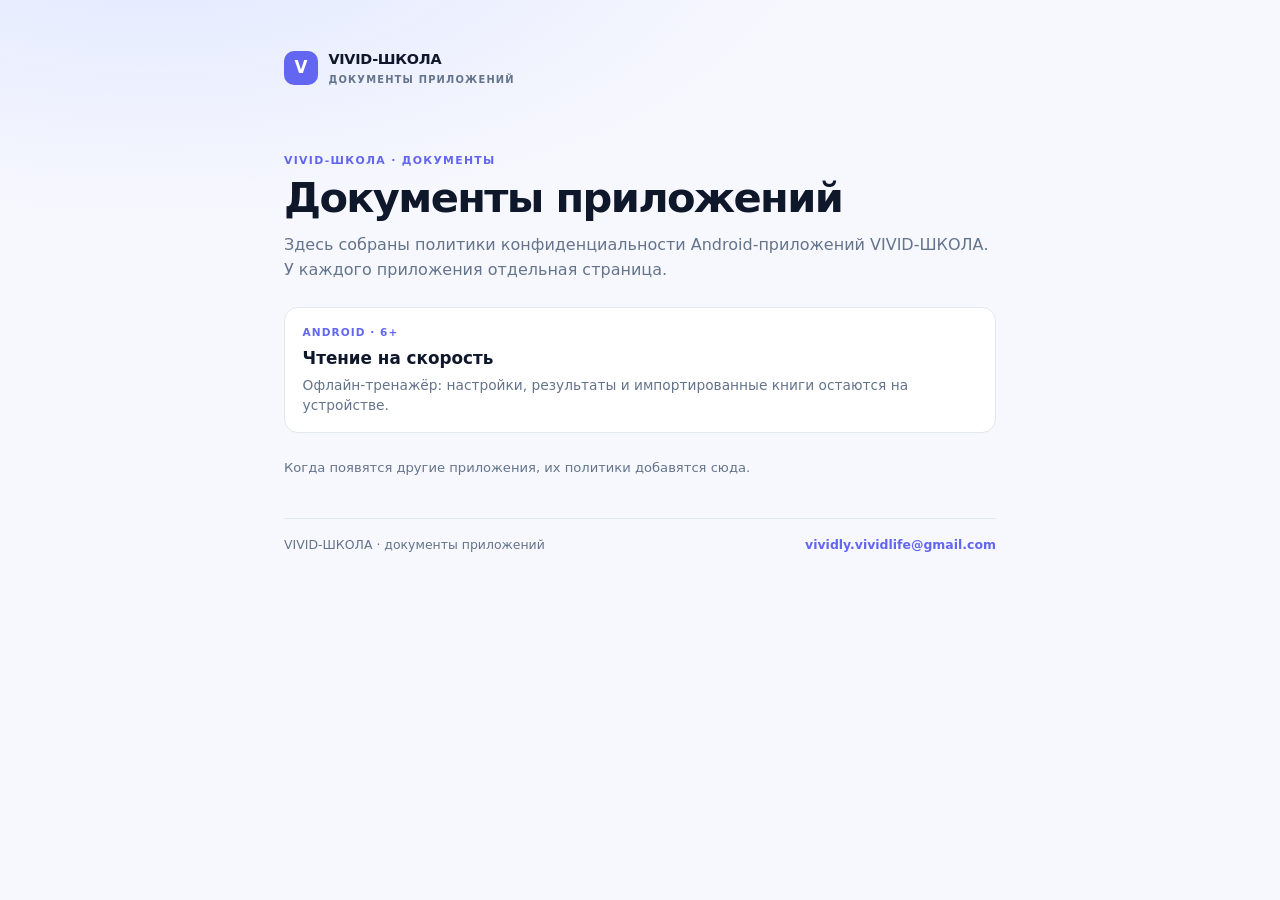
==== index.html @ 0c23df1f "Добавить документы приложений" ====
<!doctype html>
<html lang="ru">
<head>
  <meta charset="utf-8">
  <meta name="viewport" content="width=device-width,initial-scale=1">
  <meta name="theme-color" content="#6366f1">
  <meta name="color-scheme" content="light dark">
  <title>Документы приложений — VIVID-ШКОЛА</title>
  <meta name="description" content="Политики конфиденциальности Android-приложений VIVID-ШКОЛА: локальные данные, офлайн-работа и отсутствие сбора данных.">
  <link rel="canonical" href="https://vividlyvividlife.github.io/vivid-apps-legal/">
  <link rel="icon" href="assets/favicon.svg" type="image/svg+xml">
  <link rel="stylesheet" href="assets/styles.css">
</head>
<body>
  <a class="skip" href="#content">К содержанию</a>

  <div class="wrap">
    <header class="top">
      <a class="brand" href="./" aria-label="Документы приложений VIVID-ШКОЛА">
        <span class="brand-mark" aria-hidden="true">V</span>
        <span class="brand-text">
          <b>VIVID-ШКОЛА</b>
          <small>документы приложений</small>
        </span>
      </a>
    </header>

    <main id="content">
      <div class="kicker">VIVID-ШКОЛА · документы</div>
      <h1>Документы приложений</h1>
      <p class="lead">
        Здесь собраны политики конфиденциальности Android-приложений VIVID-ШКОЛА.
        У каждого приложения отдельная страница.
      </p>

      <nav class="docs" aria-label="Политики приложений">
        <a class="doc" href="speed-reading/">
          <span class="doc-tag">Android · 6+</span>
          <b>Чтение на скорость</b>
          <span>Офлайн-тренажёр: настройки, результаты и импортированные книги остаются на устройстве.</span>
        </a>
      </nav>

      <p class="note">Когда появятся другие приложения, их политики добавятся сюда.</p>
    </main>

    <footer class="foot">
      <span>VIVID-ШКОЛА · документы приложений</span>
      <a href="mailto:vividly.vividlife@gmail.com">vividly.vividlife@gmail.com</a>
    </footer>
  </div>
</body>
</html>
---- assets/styles.css ----
*,
*::before,
*::after {
  box-sizing: border-box;
}

:root {
  color-scheme: light dark;
  --bg: #f7f8fe;
  --surface: #ffffff;
  --surface-2: #f8fafc;
  --ink: #0f172a;
  --muted: #64748b;
  --line: #e2e8f0;
  --brand: #6366f1;
  --brand-d: #4f46e5;
  --brand-soft: #eef2ff;
  --focus: #c7d2fe;
  --glow: #e0e7ff;
}

@media (prefers-color-scheme: dark) {
  :root {
    --bg: #0b1220;
    --surface: #111a2e;
    --surface-2: #0f172a;
    --ink: #e2e8f0;
    --muted: #94a3b8;
    --line: #24314d;
    --brand: #a5b4fc;
    --brand-d: #c7d2fe;
    --brand-soft: #172554;
    --focus: #3730a3;
    --glow: #1e1b4b;
  }
}

html {
  -webkit-text-size-adjust: 100%;
}

body {
  min-height: 100vh;
  margin: 0;
  background:
    radial-gradient(1100px 480px at 12% -8%, var(--glow), transparent 60%),
    var(--bg);
  color: var(--ink);
  font-family: "Nunito", "Segoe UI", system-ui, -apple-system, "Helvetica Neue", Arial, sans-serif;
  line-height: 1.6;
}

.wrap {
  max-width: 760px;
  margin: 0 auto;
  padding: clamp(1.2rem, 4vw, 3rem) clamp(1rem, 4vw, 1.5rem) 3rem;
}

.skip {
  position: absolute;
  left: -9999px;
  top: 0;
  padding: .5rem .8rem;
  border-radius: .5rem;
  background: var(--surface);
  color: var(--ink);
  font-weight: 800;
}

.skip:focus {
  left: 1rem;
  top: 1rem;
  z-index: 10;
}

a {
  color: var(--brand);
}

a:hover {
  color: var(--brand-d);
}

a:focus-visible {
  outline: 3px solid var(--focus);
  outline-offset: 2px;
  border-radius: 4px;
}

.top {
  display: flex;
  align-items: center;
  justify-content: space-between;
  gap: 1rem;
  margin-bottom: clamp(2rem, 6vw, 4rem);
}

.brand {
  display: inline-flex;
  align-items: center;
  gap: .65rem;
  color: var(--ink);
  text-decoration: none;
}

.brand-mark {
  display: grid;
  place-items: center;
  width: 34px;
  height: 34px;
  border-radius: 10px;
  background: var(--brand);
  color: #fff;
  font-size: 1.05rem;
  font-weight: 900;
  line-height: 1;
}

.brand-text {
  display: grid;
  gap: .05rem;
}

.brand-text b {
  font-size: .9rem;
  font-weight: 900;
  letter-spacing: -.02em;
}

.brand-text small {
  color: var(--muted);
  font-size: .62rem;
  font-weight: 800;
  letter-spacing: .12em;
  text-transform: uppercase;
}

.back {
  font-size: .8rem;
  font-weight: 800;
  text-decoration: none;
  white-space: nowrap;
}

.kicker {
  color: var(--brand);
  font-size: .68rem;
  font-weight: 900;
  letter-spacing: .12em;
  text-transform: uppercase;
}

h1 {
  margin: .35rem 0 .3rem;
  font-size: clamp(1.8rem, 4vw, 2.6rem);
  line-height: 1.1;
  letter-spacing: -.04em;
}

.lead {
  margin: .7rem 0 0;
  color: var(--muted);
  font-size: 1rem;
}

.docs {
  display: grid;
  grid-template-columns: repeat(auto-fit, minmax(260px, 1fr));
  gap: .8rem;
  margin: 1.5rem 0;
}

.doc {
  display: grid;
  gap: .25rem;
  padding: 1rem 1.1rem;
  border: 1px solid var(--line);
  border-radius: 14px;
  background: var(--surface);
  text-decoration: none;
  transition: border-color .15s, transform .15s;
}

.doc:hover {
  border-color: var(--brand);
  transform: translateY(-1px);
}

.doc-tag {
  color: var(--brand);
  font-size: .66rem;
  font-weight: 900;
  letter-spacing: .1em;
  text-transform: uppercase;
}

.doc b {
  color: var(--ink);
  font-size: 1.05rem;
}

.doc span:last-child {
  color: var(--muted);
  font-size: .86rem;
  line-height: 1.45;
}

.note {
  margin: 1.4rem 0 0;
  color: var(--muted);
  font-size: .82rem;
}

.doc-page {
  padding-bottom: .5rem;
}

.doc-date {
  margin: 0 0 1.4rem;
  color: var(--muted);
  font-size: .78rem;
  font-weight: 700;
}

.doc-page h2 {
  margin: 1.45rem 0 .45rem;
  font-size: 1.05rem;
  letter-spacing: -.02em;
}

.doc-page p,
.doc-page li {
  color: var(--muted);
  font-size: .92rem;
}

.doc-page b,
.doc-page strong {
  color: var(--ink);
  font-weight: 800;
}

.doc-page ul {
  display: grid;
  gap: .35rem;
  margin: .4rem 0 0;
  padding-left: 1.2rem;
}

.doc-page code {
  padding: .1rem .3rem;
  border-radius: .3rem;
  background: var(--surface-2);
  font-size: .85em;
}

.doc-page .doc-foot {
  margin-top: 1.8rem;
  font-size: .85rem;
  font-weight: 700;
}

.foot {
  display: flex;
  flex-wrap: wrap;
  justify-content: space-between;
  gap: .5rem 1rem;
  margin-top: 2.5rem;
  padding-top: 1rem;
  border-top: 1px solid var(--line);
  color: var(--muted);
  font-size: .78rem;
}

.foot a {
  font-weight: 700;
  text-decoration: none;
}

@media print {
  body {
    background: #fff;
  }

  .top,
  .foot,
  .back {
    display: none;
  }

  .wrap {
    max-width: none;
    padding: 0;
  }
}
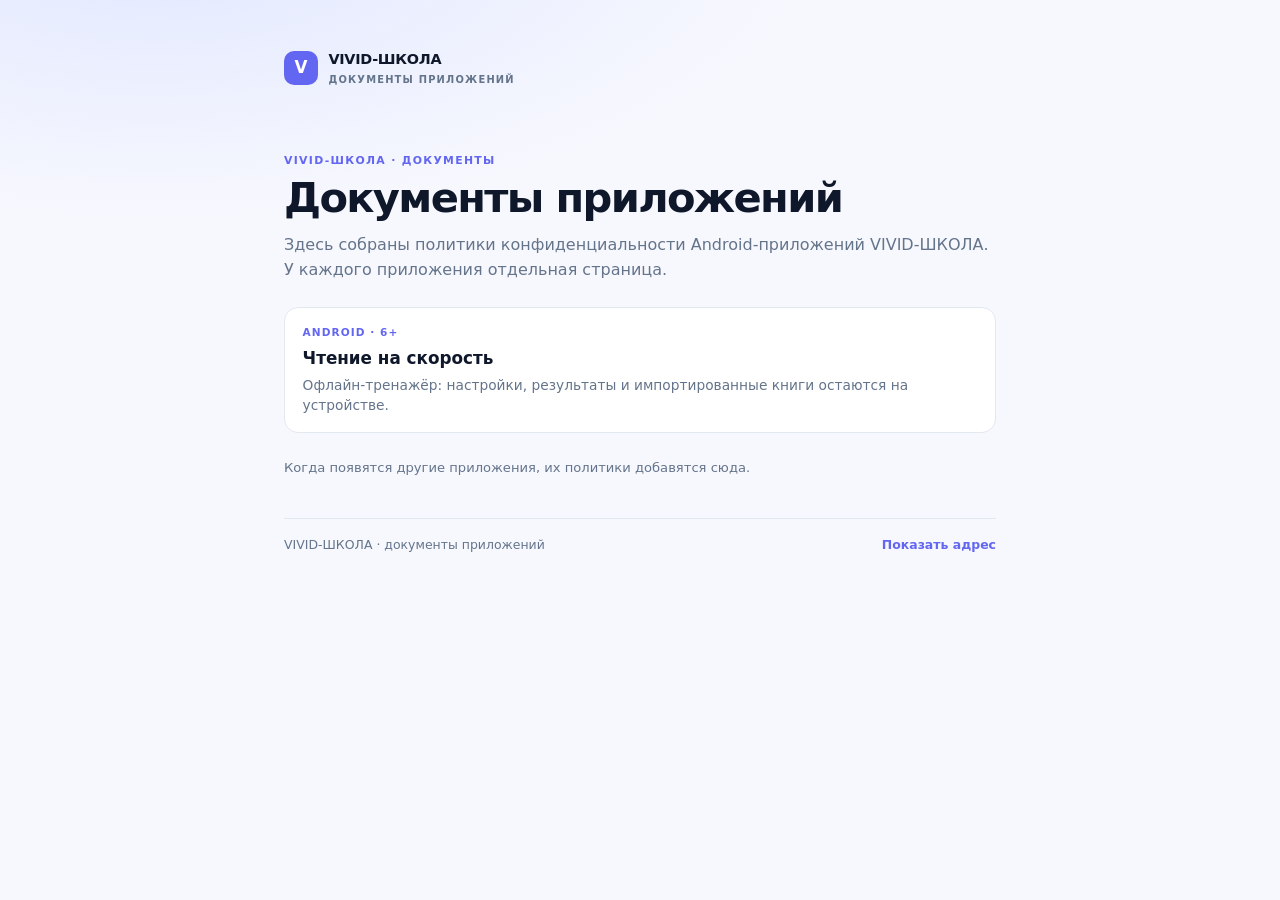
==== commit c5b02026: "Скрыть email от спам-ботов" ====
--- a/index.html
+++ b/index.html
@@ -10,6 +10,7 @@
   <link rel="canonical" href="https://vividlyvividlife.github.io/vivid-apps-legal/">
   <link rel="icon" href="assets/favicon.svg" type="image/svg+xml">
   <link rel="stylesheet" href="assets/styles.css">
+  <script src="assets/email.js" defer></script>
 </head>
 <body>
   <a class="skip" href="#content">К содержанию</a>
@@ -46,7 +47,13 @@
 
     <footer class="foot">
       <span>VIVID-ШКОЛА · документы приложений</span>
-      <a href="mailto:vividly.vividlife@gmail.com">vividly.vividlife@gmail.com</a>
+      <button
+        class="email-reveal"
+        type="button"
+        data-mail-user="dml2aWRseS52aXZpZGxpZmU="
+        data-mail-domain="Z21haWwuY29t"
+        aria-label="Показать адрес электронной почты"
+      >Показать адрес</button>
     </footer>
   </div>
 </body>
--- a/assets/styles.css
+++ b/assets/styles.css
@@ -87,6 +87,33 @@
   border-radius: 4px;
 }
 
+.email-reveal {
+  display: inline;
+  padding: 0;
+  border: 0;
+  background: none;
+  color: var(--brand);
+  font: inherit;
+  font-weight: 700;
+  text-decoration: underline;
+  text-underline-offset: 2px;
+  cursor: pointer;
+}
+
+.email-reveal:hover {
+  color: var(--brand-d);
+}
+
+.email-reveal:focus-visible {
+  outline: 3px solid var(--focus);
+  outline-offset: 2px;
+  border-radius: 4px;
+}
+
+.foot .email-reveal {
+  text-decoration: none;
+}
+
 .top {
   display: flex;
   align-items: center;
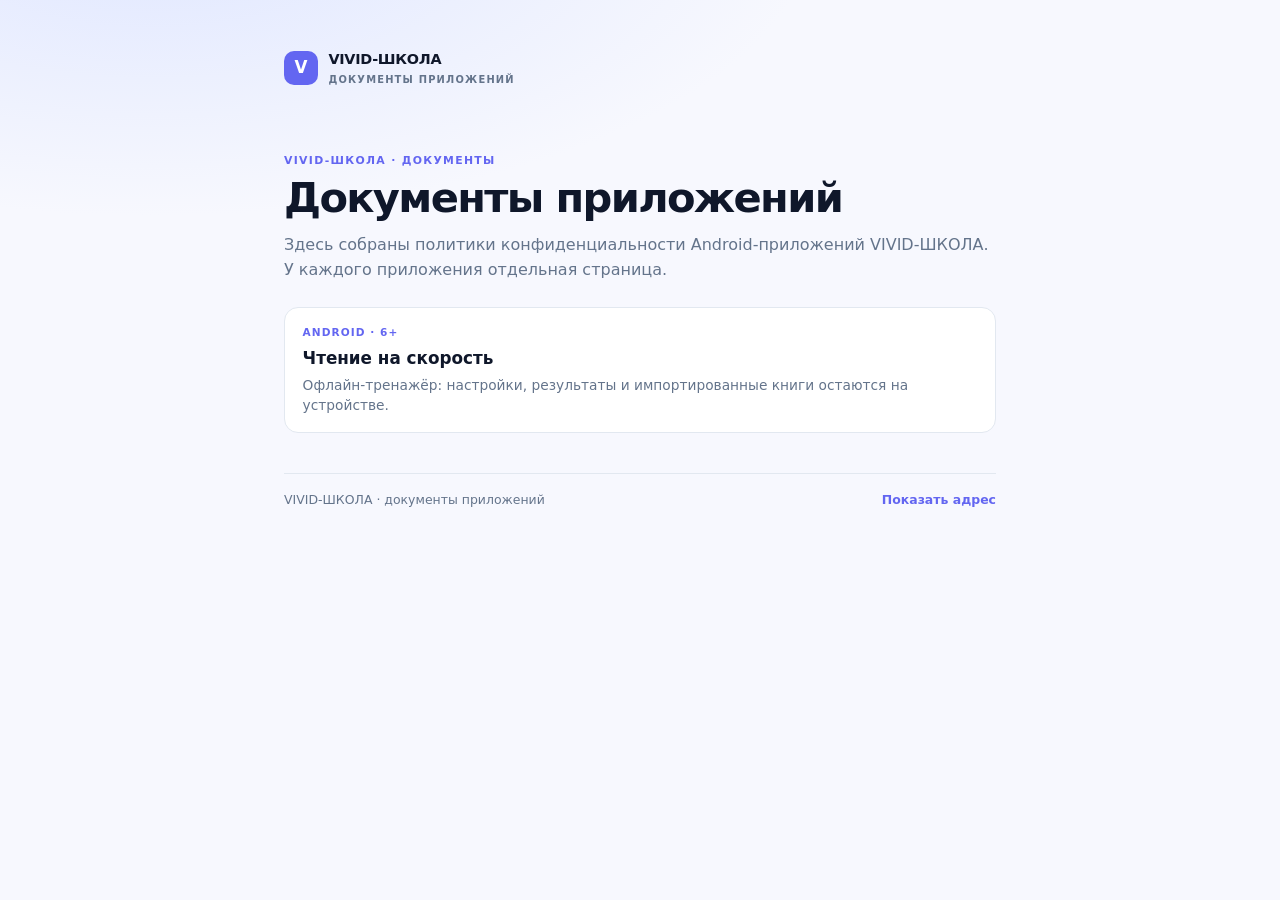
==== commit 20ee56dc: "Убрать заметку о будущих приложениях" ====
--- a/index.html
+++ b/index.html
@@ -41,8 +41,6 @@
           <span>Офлайн-тренажёр: настройки, результаты и импортированные книги остаются на устройстве.</span>
         </a>
       </nav>
-
-      <p class="note">Когда появятся другие приложения, их политики добавятся сюда.</p>
     </main>
 
     <footer class="foot">
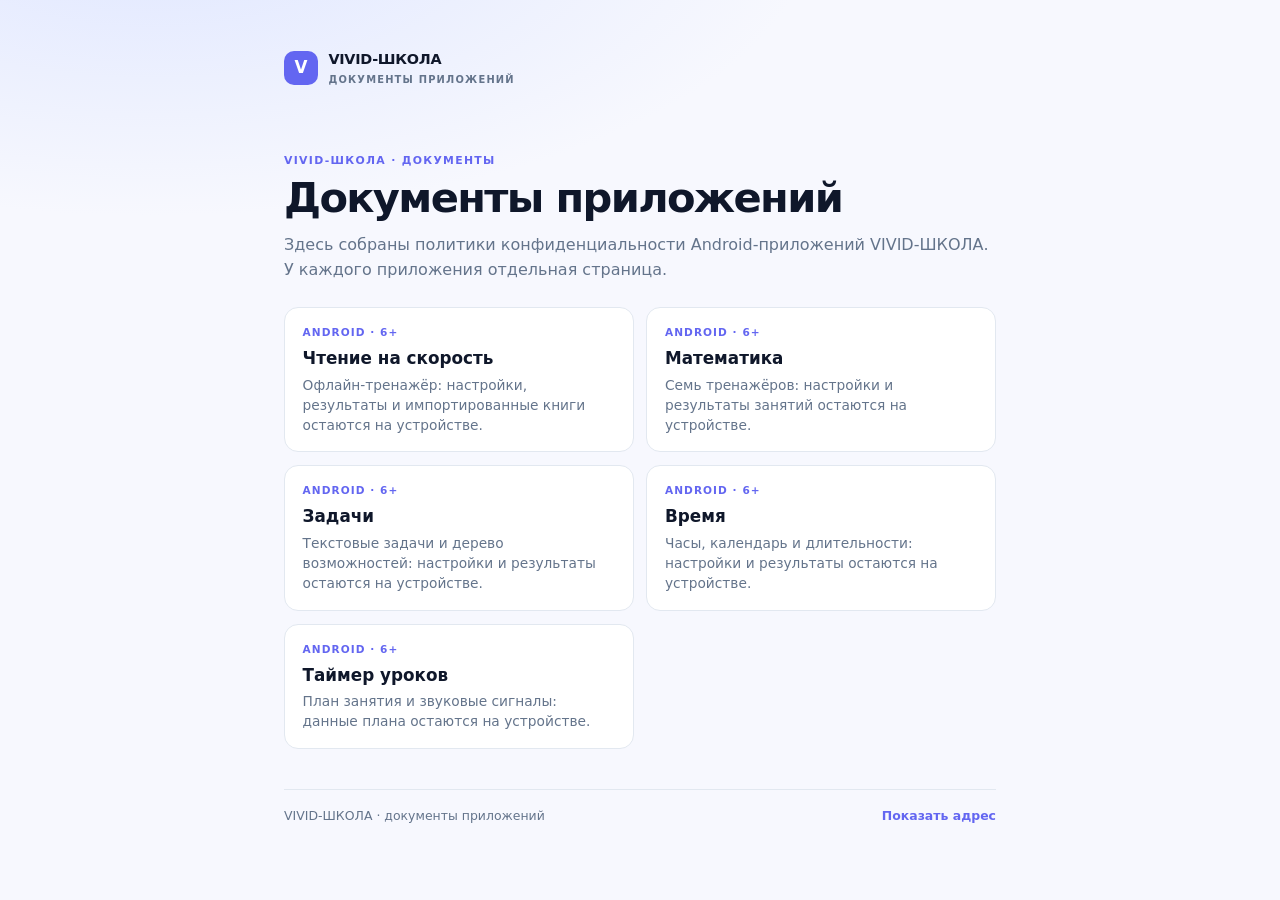
==== commit 04e8d181: "Добавить политики четырёх приложений" ====
--- a/index.html
+++ b/index.html
@@ -40,6 +40,26 @@
           <b>Чтение на скорость</b>
           <span>Офлайн-тренажёр: настройки, результаты и импортированные книги остаются на устройстве.</span>
         </a>
+        <a class="doc" href="math/">
+          <span class="doc-tag">Android · 6+</span>
+          <b>Математика</b>
+          <span>Семь тренажёров: настройки и результаты занятий остаются на устройстве.</span>
+        </a>
+        <a class="doc" href="tasks/">
+          <span class="doc-tag">Android · 6+</span>
+          <b>Задачи</b>
+          <span>Текстовые задачи и дерево возможностей: настройки и результаты остаются на устройстве.</span>
+        </a>
+        <a class="doc" href="time/">
+          <span class="doc-tag">Android · 6+</span>
+          <b>Время</b>
+          <span>Часы, календарь и длительности: настройки и результаты остаются на устройстве.</span>
+        </a>
+        <a class="doc" href="lesson-timer/">
+          <span class="doc-tag">Android · 6+</span>
+          <b>Таймер уроков</b>
+          <span>План занятия и звуковые сигналы: данные плана остаются на устройстве.</span>
+        </a>
       </nav>
     </main>
 
